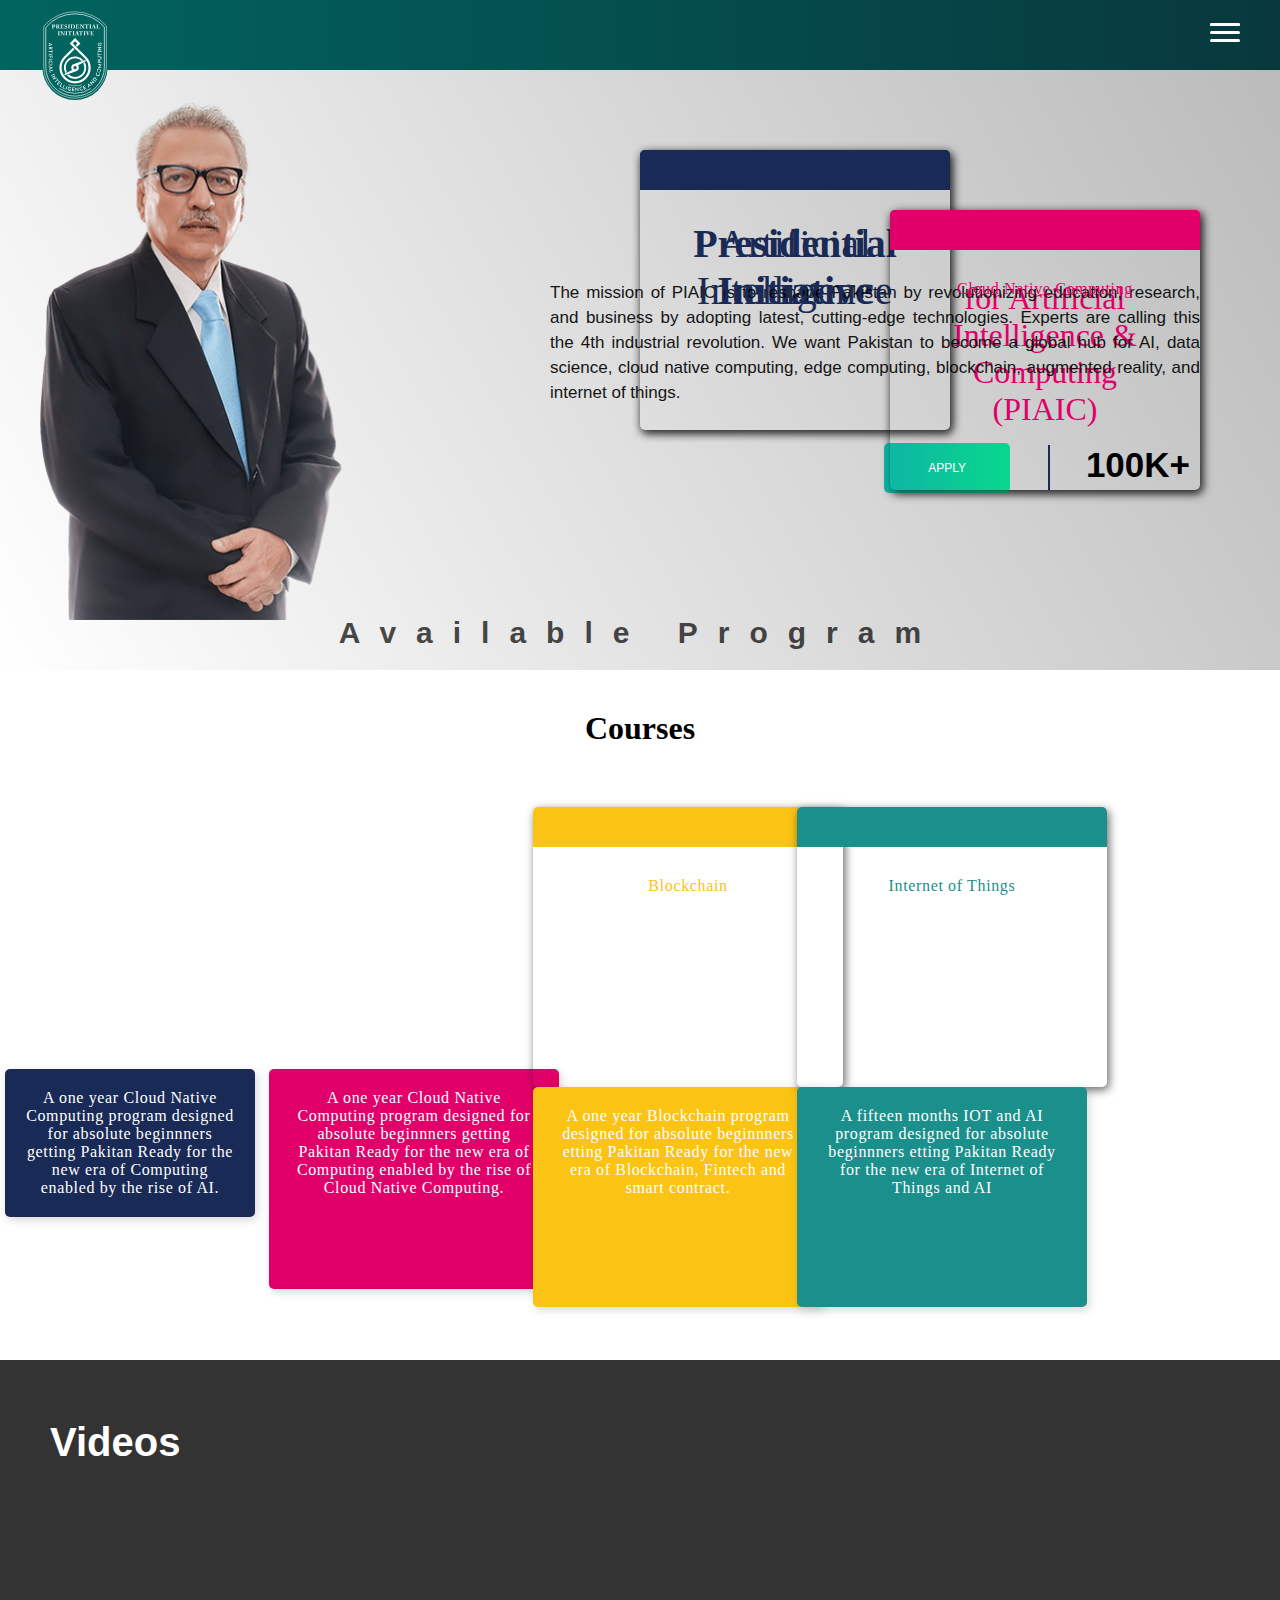
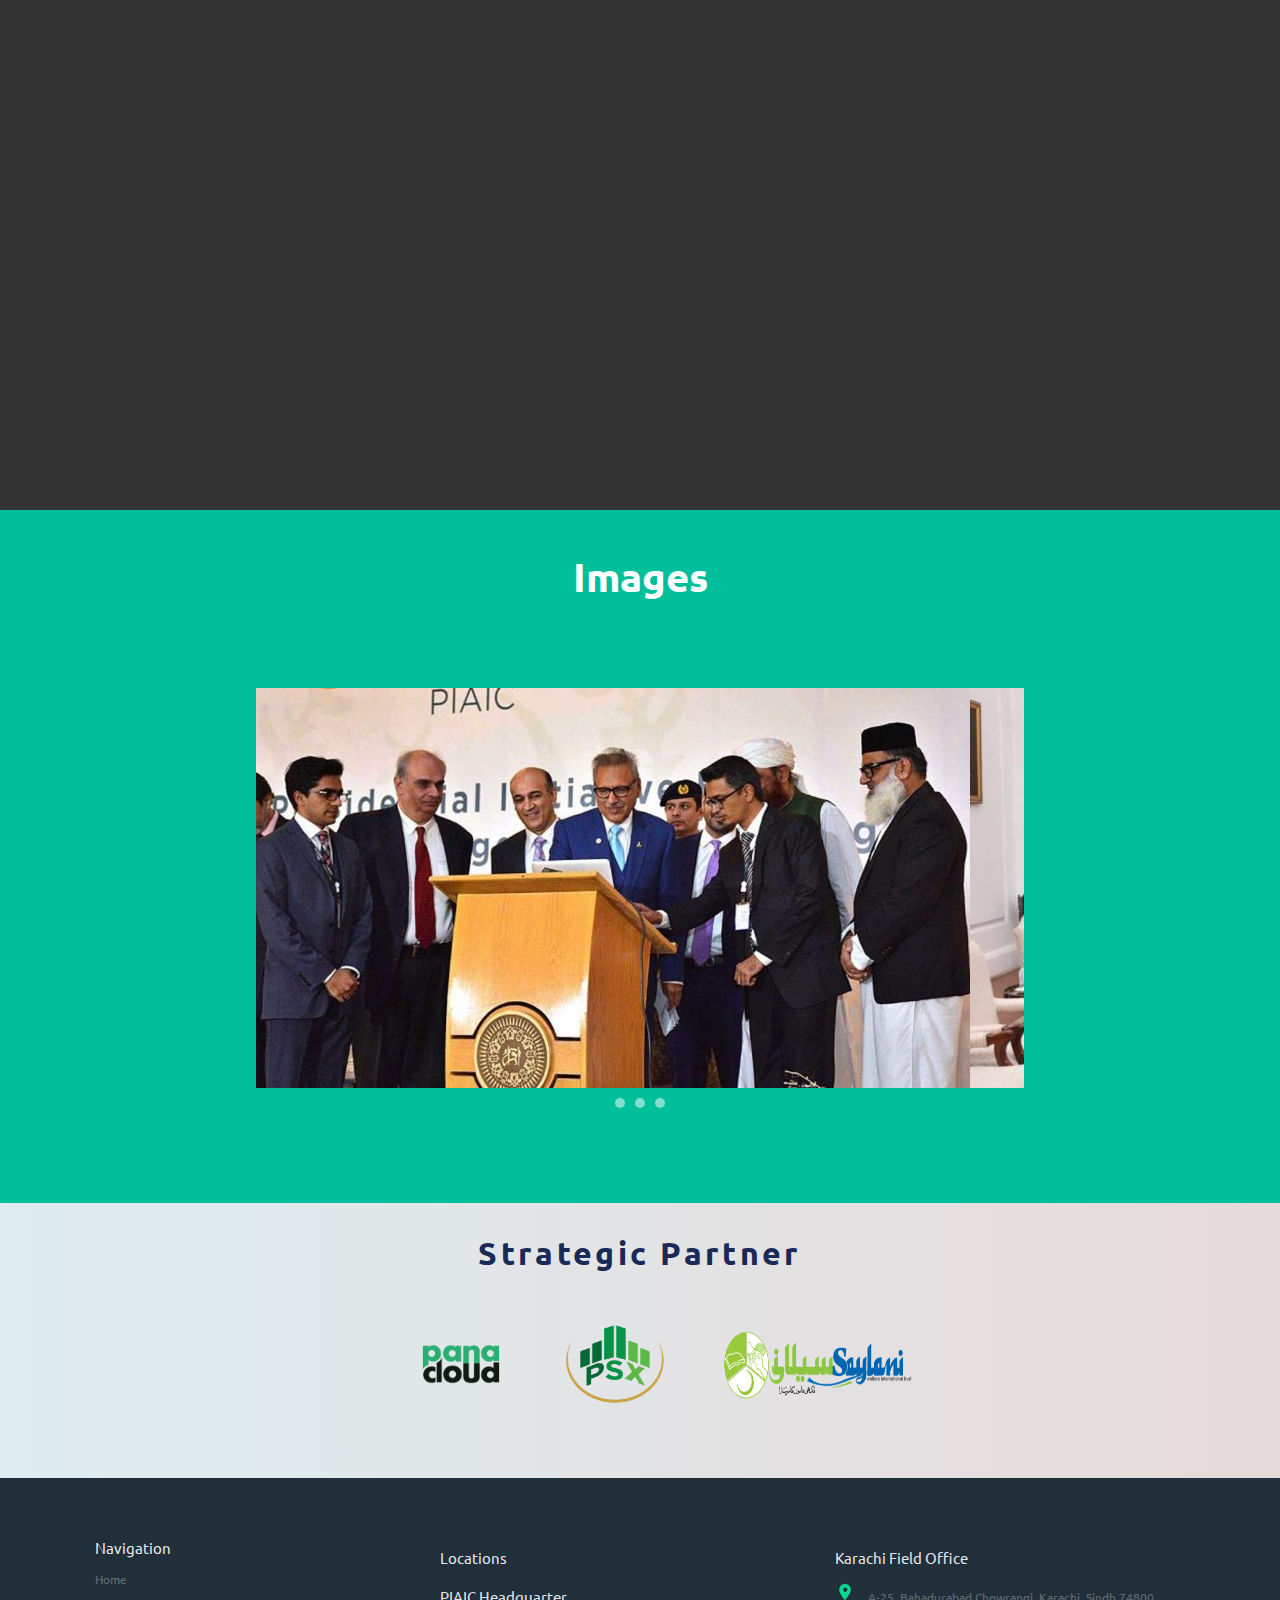
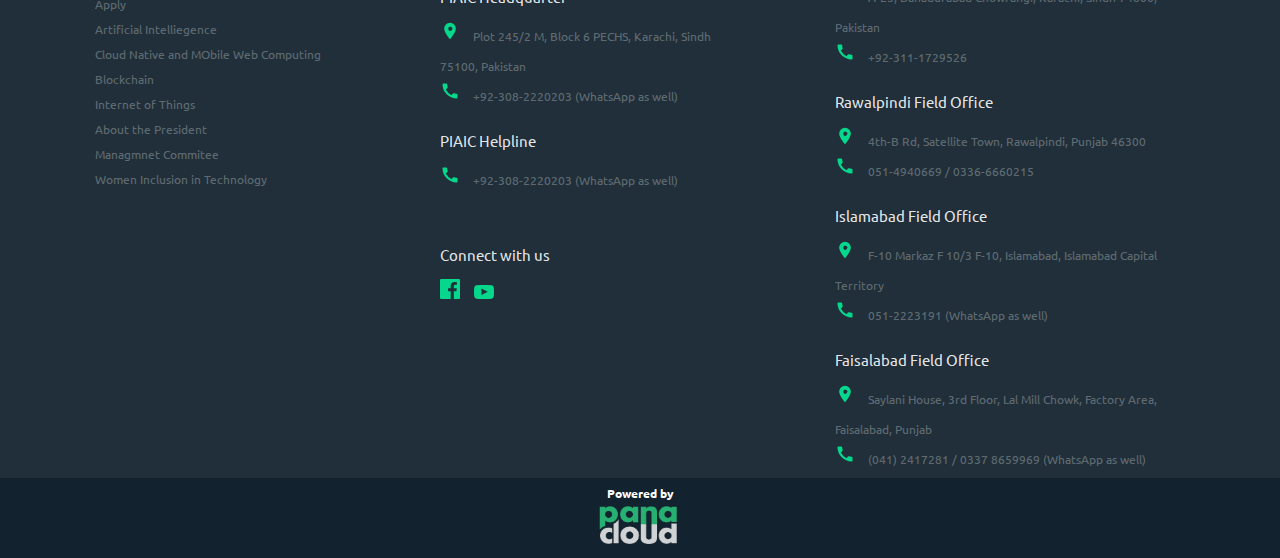
==== CSS/ch-14/index.html @ 76406d5e "Updated HTML and CSS Assignments" ====
<!DOCTYPE html>
<html lang="en">

<head>
	<title>PIAIC</title>
	<link rel="stylesheet" href="./index.css">
</head>

<body>
	<header>
		<img src="./pic1.svg" alt="PIAIC">
		<nav>
			<div>
				<div class="one"></div>
				<div class="two"></div>
				<div class="three"></div>
			</div>
		</nav>
	</header>
	<div class="container1">
		<img src="./pic2.png" alt="Presedent of Pakistan">
		<h1 class="heading1">Presidential Initiative</h1>
		<h1 class="heading2">for Artificial Intelligence & Computing (PIAIC)</h1>
		<p class="para">The mission of PIAIC is to reshape Pakistan by revolutionizing education, research, and business
			by adopting latest, cutting-edge technologies. Experts are calling this the 4th industrial revolution. We
			want Pakistan to become a global hub for AI, data science, cloud native computing, edge computing,
			blockchain, augmented reality, and internet of things.</p>
		<button class="submit" type="submit">APPLY</button>
		<span class="vrLine"></span>
		<span class="applicants"><b>100K+</b></span>
		<p class="avlbeProg"><b>Available Program</b></p>
	</div>
	<!-- <div class="Availprograms-boxes-cont container-fluid aos-init aos-animate">
		<div class="container p-0">
			<div class="row p-0">
				<div class="col-md-3 col-lg-3 avail-pro-con">
					<div class="new-program-box new-ai-box" id="aic">
						<div class="new-upper-bar new-ai-bar"></div><strong
							class="new-program-title new-ai-title">Artificial Intelligence</strong>
						<div class="new-hover-data new-ai-data"><strong>Artificial Intelligence</strong>
							<p>A ONE YEAR AI PROGRAM DESIGNED FOR ABSOLUTE BEGINNERS. GETTING PAKISTAN READY FOR THE
								NEW ERA OF COMPUTING ENABLED BY THE RISE OF AI.</p>
						</div>
					</div>
				</div>
				<div class="col-md-3 col-lg-3 avail-pro-con">
					<div class="new-program-box new-cn-box" id="cnc">
						<div class="new-upper-bar new-cn-bar"></div><strong class="new-program-title new-cn-title">Cloud
							Native and Mobile Web</strong>
						<div class="new-hover-data new-cn-data"><strong>Cloud Native and Mobile Web Computing
								Specialist</strong>
							<p>A ONE YEAR CLOUD COMPUTING PROGRAM DESIGNED FOR ABSOLUTE BEGINNERS. GETTING PAKISTAN
								READY FOR THE NEW ERA OF MICROSERVICES AND MULTI-CLOUD NATIVE COMPUTING.</p>
						</div>
					</div>
				</div>
				<div class="col-md-3 col-lg-3 avail-pro-con">
					<div class="new-program-box new-bc-box" id="bcc">
						<div class="new-upper-bar new-bc-bar"></div><strong
							class="new-program-title new-bc-title">Blockchain</strong>
						<div class="new-hover-data new-bc-data"><strong>Blockchain Specialist</strong>
							<p>A ONE YEAR BLOCKCHAIN PROGRAM DESIGNED FOR ABSOLUTE BEGINNERS GETTING PAKISTAN READY
								FOR THE NEW ERA OF BLOCKCHAIN, FINTECH AND SMART CONTRACTS </p>
						</div>
					</div>
				</div>
				<div class="col-md-3 col-lg-3 avail-pro-con">
					<div class="new-program-box new-iot-box" id="iot">
						<div class="new-upper-bar new-iot-bar"></div><strong
							class="new-program-title new-iot-title">Internet of Things and AI</strong>
						<div class="new-hover-data new-bc-data"><strong>Internet of Things and AI
								Specialist</strong>
							<p>A FIFTEEN MONTHS IOT AND AI PROGRAM DESIGNED FOR ABSOLUTE BEGINNERS GETTING PAKISTAN
								READY FOR THE NEW ERA OF INTERNET OF THINGS AND AI </p>
						</div>
					</div>
				</div>
			</div>
		</div>
	</div> -->
	<div class="box">
		<h1 class="mainheading">Courses</h1>
		<div class="mainbox">
			<div>
				<div class="heading1">Artificial Intelligence</div>
			</div>
			<div>
				<div class="box1">
					A one year Cloud Native Computing program designed for absolute beginnners
					getting Pakitan Ready for the new era of Computing enabled by the rise
					of AI.
				</div>
			</div>
		</div>
		<div class="mainbox">
			<div>
				<div class="heading2">Cloud Native Computing</div>
			</div>
			<div>
				<div class="box2">
					A one year Cloud Native Computing program designed for absolute beginnners
					getting Pakitan Ready for the new era of Computing enabled by the rise
					of Cloud Native Computing.
				</div>
			</div>
		</div>
		<div class="mainbox">
			<div>
				<div class="heading3">Blockchain</div>
			</div>
			<div>
				<div class="box3">
					A one year Blockchain program designed for absolute beginnners
					etting Pakitan Ready for the new era of Blockchain, Fintech and smart contract.
				</div>
			</div>
		</div>
		<div class="mainbox">
			<div>
				<div class="heading4">Internet of Things</div>
			</div>
			<div>
				<div class="box4">
					A fifteen months IOT and AI program designed for absolute beginnners
					etting Pakitan Ready for the new era of Internet of Things and AI
				</div>
			</div>
		</div>
	</div>
	<div class="videos">
		<h1><strong>Videos</strong></h1>
		<iframe class="frontVideo" src="https://www.youtube.com/embed/m4g0zd4E_bo" frameborder="0"
			allow="accelerometer; autoplay; clipboard-write; encrypted-media; gyroscope; picture-in-picture"
			allowfullscreen></iframe>
	</div>
	<div class="slideShow">
		<h1>Images</h1>
		<div class="imagesContainer">

			<div class="slider">
				<div class="images">
					<input type="radio" name="slide" id="img1" checked>
					<input type="radio" name="slide" id="img2">
					<input type="radio" name="slide" id="img3">

					<img src="./pic7.jpg" class="m1" alt="img1">
					<img src="./pic8.jpg" class="m2" alt="img2">
					<img src="./pic9.jpg" class="m3" alt="img3">
				</div>
				<div class="dots">
					<label for="img1"></label>
					<label for="img2"></label>
					<label for="img3"></label>
				</div>
			</div>
		</div>
	</div>
	<div class="partner">
		<h1>Strategic Partner</h1>
		<div class="partnerImage">
			<img class="img4" src="./pic3.svg" alt="PANACLOUD">
			<img class="img5" src="./pic4.png" alt="PAKISTAN STOCK EXCHANGE">
			<img class="img6" src="./pic5.png" alt="SAYLANI">
		</div>
	</div>
	<div class="footer">
		<div class="div1">
			<p>Navigation</p>
			<ul>
				<li>Home</li>
				<li>Apply</li>
				<li>Artificial Intelliegence</li>
				<li>Cloud Native and MObile Web Computing</li>
				<li>Blockchain</li>
				<li>Internet of Things</li>
				<li>About the President</li>
				<li>Managmnet Commitee</li>
				<li>Women Inclusion in Technology</li>
			</ul>
		</div>
		<div class="div2">
			<p>Locations</p>
			<p>PIAIC Headquarter</p>
			<ul>
				<li>
					<span>
						<img src="./pic10.svg" style="width: 20px; margin-right: 10px;">
						Plot 245/2 M, Block 6 PECHS, Karachi, Sindh 75100, Pakistan
					</span>
				</li>
				<li>
					<span>
						<img src="./pic11.svg" style="width: 20px; margin-right: 10px;">
						+92-308-2220203 (WhatsApp as well)
					</span>
				</li>
			</ul>
			<p>PIAIC Helpline</p>
			<ul>
				<li>
					<span>
						<img src="./pic11.svg" style="width: 20px; margin-right: 10px;">
						+92-308-2220203 (WhatsApp as well)
					</span>
				</li>
			</ul>
			<p class="conect">Connect with us</p>
			<span><img src="./pic12.svg" style="width: 20px; margin-top: 10p; margin-right: 10px;"></span>
			<span><img src="./pic13.svg" style="width: 20px; margin-top: 10p; margin-right: 10px;"></span>
		</div>
		<div class="div3">
			<p>Karachi Field Office</p>
			<ul>
				<li>
					<span>
						<img src="./pic10.svg" style="width: 20px; margin-right: 10px;">
						A-25, Bahadurabad Chowrangi, Karachi, Sindh 74800, Pakistan
					</span>
				</li>
				<li>
					<span>
						<img src="./pic11.svg" style="width: 20px; margin-right: 10px;">
						+92-311-1729526
					</span>
				</li>
			</ul>
			<p>Rawalpindi Field Office</p>
			<ul>
				<li>
					<span>
						<img src="./pic10.svg" style="width: 20px; margin-right: 10px;">
						4th-B Rd, Satellite Town, Rawalpindi, Punjab 46300
					</span>
				</li>
				<li>
					<span>
						<img src="./pic11.svg" style="width: 20px; margin-right: 10px;">
						051-4940669 / 0336-6660215
					</span>
				</li>
			</ul>
			<p>Islamabad Field Office</p>
			<ul>
				<li>
					<span>
						<img src="./pic10.svg" style="width: 20px; margin-right: 10px;">
						F-10 Markaz F 10/3 F-10, Islamabad, Islamabad Capital Territory
					</span>
				</li>
				<li>
					<span>
						<img src="./pic11.svg" style="width: 20px; margin-right: 10px;">
						051-2223191 (WhatsApp as well)
					</span>
				</li>
			</ul>
			<p>Faisalabad Field Office</p>
			<ul>
				<li>
					<span>
						<img src="./pic10.svg" style="width: 20px; margin-right: 10px;">
						Saylani House, 3rd Floor, Lal Mill Chowk, Factory Area, Faisalabad, Punjab
					</span>
				</li>
				<li>
					<span>
						<img src="./pic11.svg" style="width: 20px; margin-right: 10px;">
						(041) 2417281 / 0337 8659969 (WhatsApp as well)
					</span>
				</li>
			</ul>
		</div>
	</div>
	<footer>
		<p><b>Powered by</b></p>
		<img class="img14" src="./pic14.png">
	</footer>
</body>

</html>
---- CSS/ch-14/index.css ----
@import url('https://fonts.googleapis.com/css2?family=Ubuntu&display=swap');
* {
    margin: 0;
    padding: 0;
}

header {
    width: 100%;
    height: 70px;
    background-image: linear-gradient(270deg, #08383d, #01645f);
}

header img {
    width: 90px;
    height: 90px;
    position: absolute;
    top: 10px;
    left: 30px;
}

nav {
    position: absolute;
    top: 10px;
    right: 30px;
    margin: 0 auto;
    padding: 8px 10px;
}

nav div {
    height: 3px;
    background: #fff;
    margin: 5px 0px 5px 0px;
    border-radius: 30px;
}

.one {
    width: 30px;
    height: 3px;
    border-radius: 30px;
}

.two {
    width: 30px;
    height: 3px;
    border-radius: 30px;
}

.three {
    width: 30px;
    height: 3px;
    border-radius: 30px;
}

.container1 {
    background-image: linear-gradient(240deg, #bbbbbb, #ffffff);
    width: 100%;
    height: 600px;
}

.container1 img {
    position: absolute;
    top: 100px;
    left: 40px;
}

.heading1 {
    position: absolute;
    top: 150px;
    right: 330px;
    font-family: sans-serif;
    font-size: 40px;
}

.heading2 {
    margin-top: 40px;
    position: absolute;
    top: 170px;
    right: 80px;
    width: 650px;
    font-weight: 10;
    font-family: sans-serif;
}

.para {
    position: absolute;
    top: 280px;
    right: 80px;
    width: 650px;
    font-family: sans-serif;
    line-height: 25px;
    font-size: 17px;
    opacity: 0.9;
    text-align: justify;
    letter-spacing: 0px;
}

.submit {
    position: absolute;
    height: 50px;
    top: 450px;
    right: 270px;
    border: none;
    outline-style: none;
    margin-top: -7px;
    color: #fff;
    padding: 11px 44px;
    font-size: 12px;
    border-radius: 5px;
    background-image: -webkit-linear-gradient(right, #08d88d, #0eb5a3);
    background-image: linear-gradient(270deg, #08d88d, #0eb5a3);
}

.vrLine {
    position: absolute;
    top: 445px;
    right: 230px;
    width: 2px;
    height: 45px;
    background-color: #192a56;
}

.applicants {
    font-family: sans-serif;
    position: absolute;
    top: 445px;
    right: 90px;
    font-size: 35px;
}

.avlbeProg {
    text-align: center;
    opacity: 0.7;
    font-size: 30px;
    position: absolute;
    right: 25%;
    left: 25%;
    bottom: 250px;
    font-family: sans-serif;
    letter-spacing: 20px;
    font-weight: 700;
}

.box{
    width: 100%;
    max-height: 300px;
    margin-top: 40px;
}

.mainheading{
    text-align: center;
    font-size: 200%;
    font-family: cursive;
}

.heading1{
    text-align: center;
    font-family: cursive;
    border-top: 40px solid #192a56;
    color: #192a56;
    padding: 30px;
    border-radius: 5px;
    box-shadow: 2px 3px 10px 0 rgba(0,0,0,.6);
    width: 250px;
    height: 180px;
}

.heading2{
    text-align: center;
    font-family: cursive;
    border-top: 40px solid #E1006A;
    color: #E1006A;
    padding: 30px;
    border-radius: 5px;
    box-shadow: 2px 3px 10px 0 rgba(0,0,0,.6);
    width: 250px;
    height: 180px;
}

.heading3{
    text-align: center;
    font-family: cursive;
    border-top: 40px solid #FBC314;
    color:  #FBC314;
    padding: 30px;
    border-radius: 5px;
    box-shadow: 2px 3px 10px 0 rgba(0,0,0,.6);
    width: 250px;
    height: 180px;
}

.heading4{
    text-align: center;
    font-family: cursive;
    border-top: 40px solid #1B8F8B;
    color: #1B8F8B;
    padding: 30px;
    border-radius: 5px;
    box-shadow: 2px 3px 10px 0 rgba(0,0,0,.6);
    width: 250px;
    height: 180px;
}
.mainbox{
    display: inline-block;
    text-align: center;
    margin: 5px;
    letter-spacing: 0.04em;
    width: 250px;
    height: 400px; 
    margin-top: 60px;
}

.box1{ 
    text-align: center;
    color: white;
    background-color: #192a56;
    padding: 20px;
    border-radius: 5px;
    box-shadow: 2px 3px 10px 0 rgba(0,0,0,.16);
}

.box2{ 
    text-align: center;
    color: white;
    background-color: #E1006A;
    padding: 20px;
    border-radius: 5px;
    width: 250px;
    height: 180px;
    box-shadow: 2px 3px 10px 0 rgba(0,0,0,.16);
}

.box3{ 
    text-align: center;
    color: white;
    background-color: #FBC314;
    padding: 20px;
    border-radius: 5px;
    width: 250px;
    height: 180px;
    box-shadow: 2px 3px 10px 0 rgba(0,0,0,.16);
}

.box4{ 
    text-align: center;
    color: white;
    background-color:  #1B8F8B;
    padding: 20px;
    border-radius: 5px;
    width: 250px;
    height: 180px;
    box-shadow: 2px 3px 10px 0 rgba(0,0,0,.16);
}

.partner {
    margin-top: -50px;
    background-image: linear-gradient(270deg, #e6dada, #dfedf0);
    padding-bottom: 70px;
}

.partner h1 {
    letter-spacing: 3.3px;
    color: #192a56;
    font-family: 'Ubuntu', sans-serif;
    text-align: center;
    padding-top: 30px;
    font-weight: bolder;
    margin-top: 50px;
}

.partnerImage {
    margin-top: 50px;
    text-align: center;
}

.img4 {
    margin-left: 50px;
    width: 100px;
    height: 80px;
}

.img5 {
    margin-left: 50px;
    width: 100px;
    height: 80px;
}

.img6 {
    margin-left: 50px;
    width: 200px;
    height: 80px;
}

.videos {
    width: 100%;
    height: 750px;
    margin-top: 350px;
    background-color: rgba(0, 0, 0, .8);
}

.videos h1 {
    display: block;
    font-size: 40px;
    margin-inline-start: 50px;
    margin-inline-end: 0px;
    font-weight: bold;
    color: white;
    padding-top: 60px;
    font-family: sans-serif;
    font-weight: bolder !important;
}

.frontVideo {
    width: 800px;
    height: 500px;
    padding-top: 30px;
    position: absolute;
    float: left;
    left: 50px;
}

.slideShow {
    background: #00bf9a;
}

.imagesContainer {
    height: 600px;
    display: flex;
    justify-content: center;
    align-items: center;
}

.slideShow h1 {
    padding-top: 40px;
    text-align: center;
    font-size: 40px;
    font-family: 'Ubuntu', sans-serif;
    color: white;
}

.slider {
    position: relative;
    width: 60%;
    overflow: hidden;
}

.images {
    display: flex;
    width: 100%;
}

.images img {
    height: 400px;
    width: 100%;
    transition: all 0.15s ease;
}

.images input {
    display: none;
}

.dots {
    display: flex;
    justify-content: center;
    margin: 5px;
}

.dots label {
    height: 10px;
    width: 10px;
    border-radius: 50%;
    background-color: rgba(255, 255, 255, 0.5);
    cursor: pointer;
    transition: all 0.15s ease;
    margin: 5px;
}

.dots label:hover {
    background: #fff;
}

#img1:checked~.m1 {
    margin-left: 0;
}

#img2:checked~.m2 {
    margin-left: -100%;
}

#img3:checked~.m3 {
    margin-left: -200%;
}

#img4:checked~.m4 {
    margin-left: -300%;
}

.footer {
    background: #202f39;
    width: 100%;
    height: 600px;
    bottom: 0px;
    display: flex;
    flex-direction: row;
    justify-content: space-evenly;
    color: white;
}

.div1 {
    padding-top: 50px;
}

.div2 {
    padding-top: 50px;
}

.div3 {
    padding-top: 50px;
}

.div1 p {
    margin: 10px 0;
    font-size: 15px;
    font-family: 'Ubuntu', sans-serif;
    color: hsla(0, 0%, 100%, 0.9);
}

.div1 li {
    width: 250px;
    list-style-type: none;
    text-align: left;
    line-height: 25px;
    font-size: 12px;
    font-family: 'Ubuntu', sans-serif;
    color: hsla(0, 0%, 100%, 0.3);
}

.div2 p {
    margin-bottom: 15px;
    margin-top: 20px;
    font-family: 'Ubuntu', sans-serif;
    font-size: 15px;
    color: hsla(0, 0%, 100%, 0.9);
}

.div2 li {
    width: 300px;
    list-style-type: none;
    text-align: left;
    line-height: 30px;
    font-size: 12px;
    font-family: 'Ubuntu', sans-serif;
    color: hsla(0, 0%, 100%, 0.3);
}

.div3 p {
    margin-bottom: 15px;
    margin-top: 20px;
    font-family: 'Ubuntu', sans-serif;
    font-size: 15px;
    color: hsla(0, 0%, 100%, 0.9);
}

.div3 li {
    width: 350px;
    list-style-type: none;
    text-align: left;
    line-height: 30px;
    font-size: 12px;
    font-family: 'Ubuntu', sans-serif;
    color: hsla(0, 0%, 100%, 0.3);
}

.conect {
    padding-top: 30px;
}

footer {
    width: 100%;
    height: 80px;
    background-color: #12232f;
    font-size: 12px;
    display: flex;
    flex-direction: column;
    justify-content: center;
    align-items: center;
    font-family: 'Ubuntu';
    color: white;
}

.img14 {
    width: 90px;
    height: 50px;
}
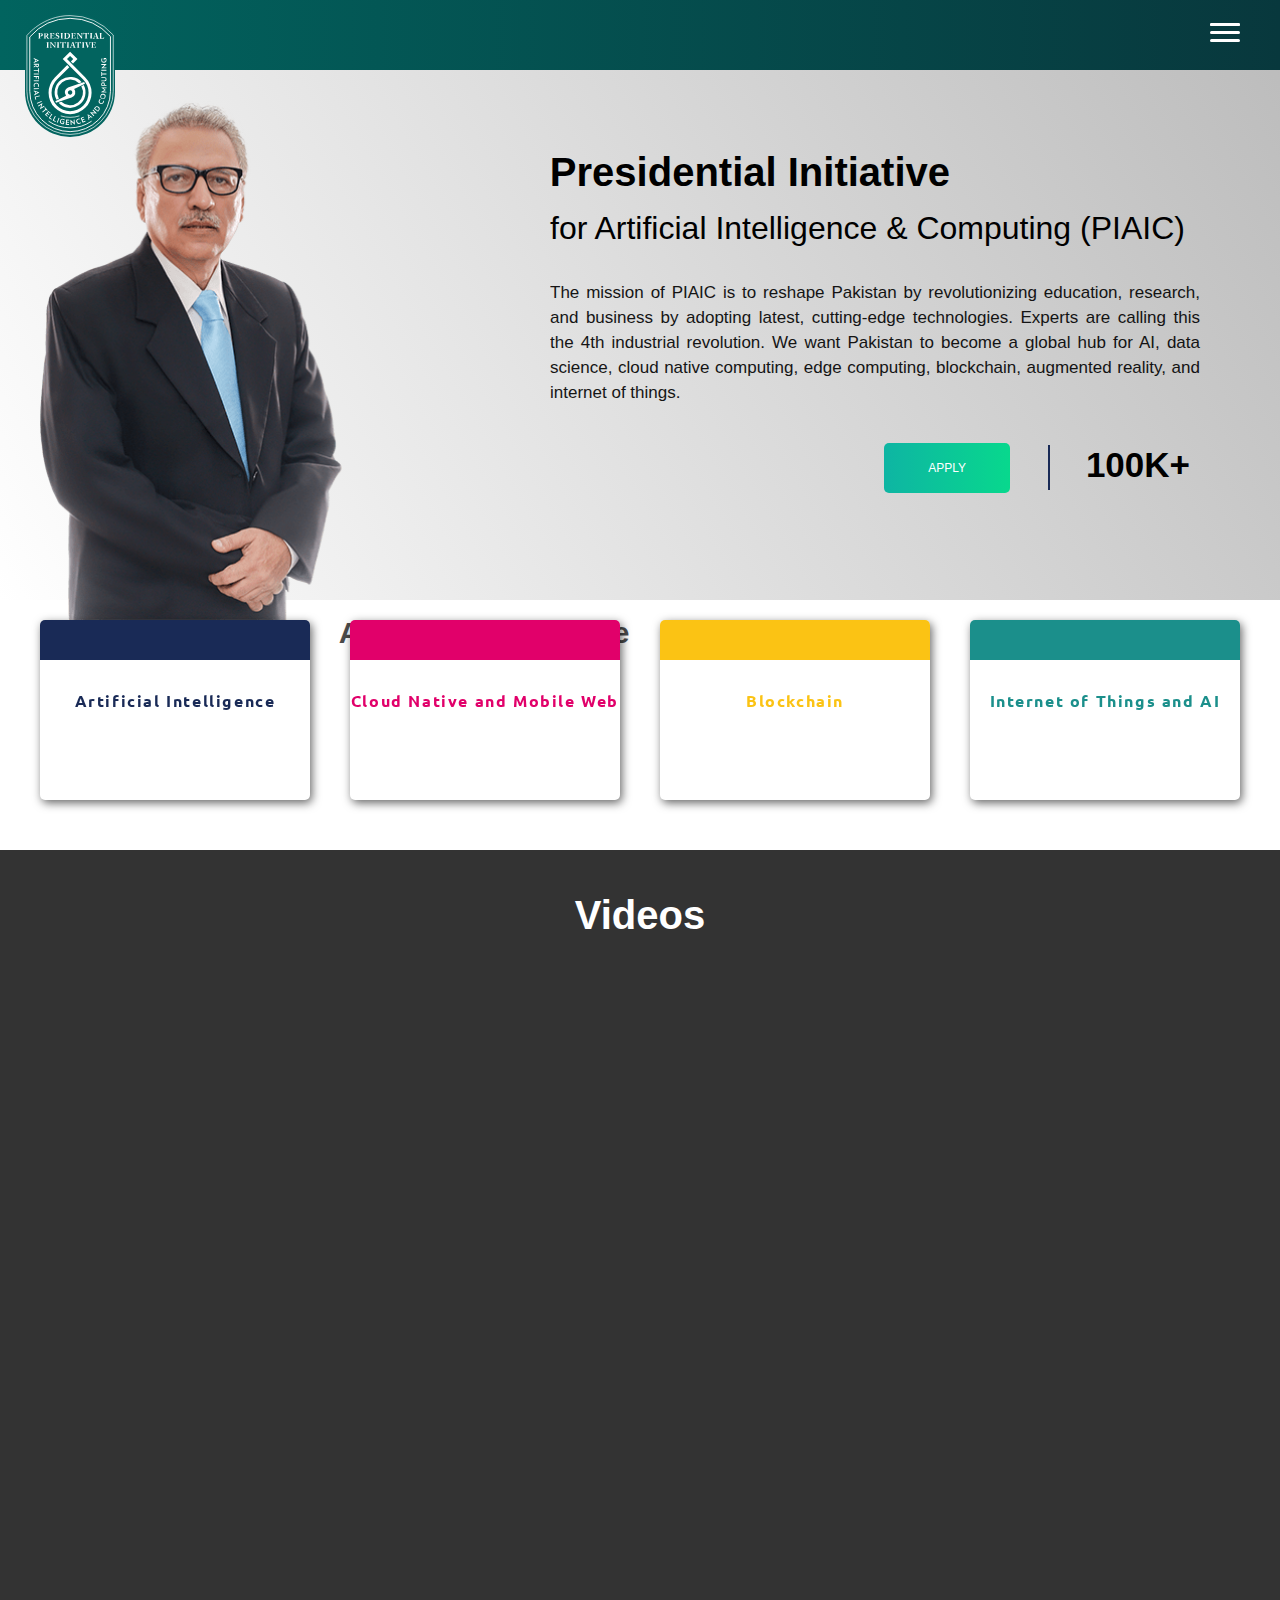
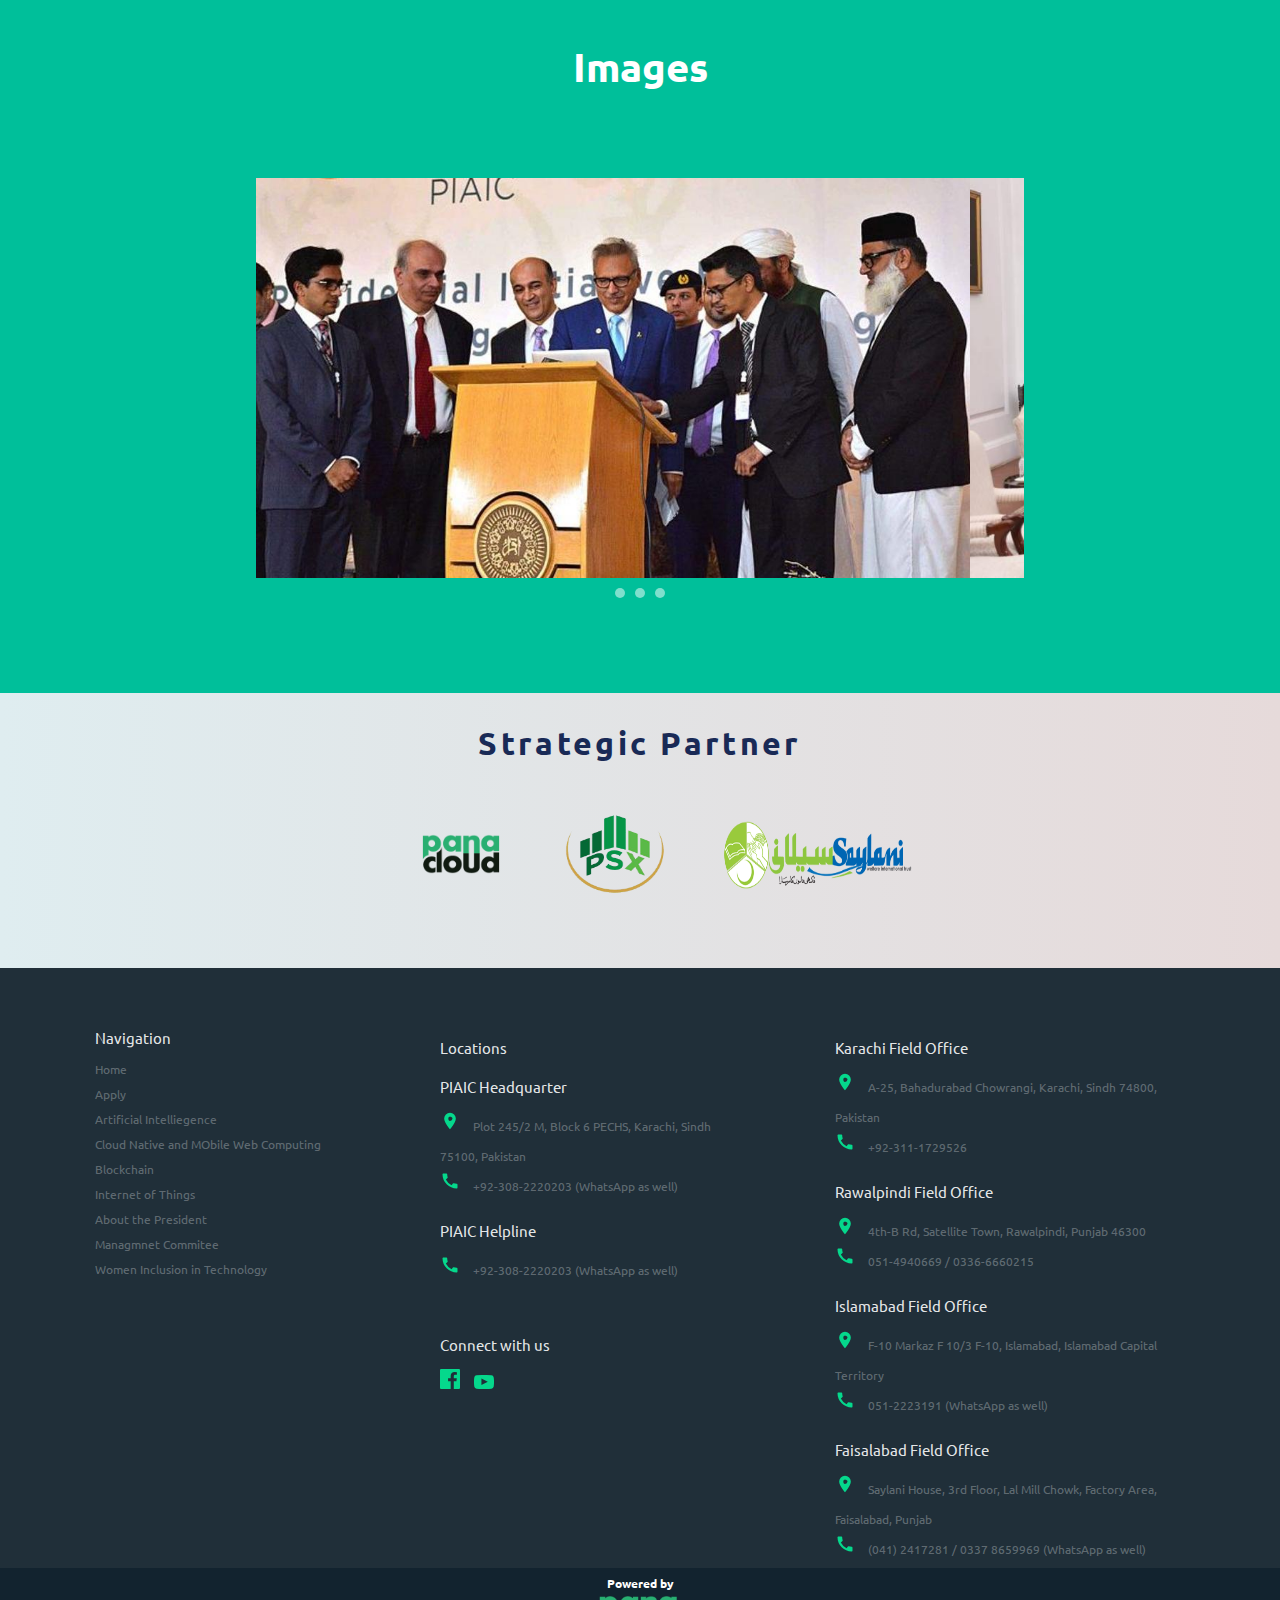
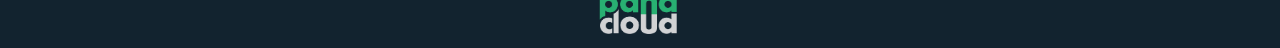
==== commit d067e840: "done HTML and CSS Assignment" ====
--- a/CSS/ch-14/index.html
+++ b/CSS/ch-14/index.html
@@ -30,99 +30,50 @@
 		<span class="applicants"><b>100K+</b></span>
 		<p class="avlbeProg"><b>Available Program</b></p>
 	</div>
-	<!-- <div class="Availprograms-boxes-cont container-fluid aos-init aos-animate">
-		<div class="container p-0">
-			<div class="row p-0">
-				<div class="col-md-3 col-lg-3 avail-pro-con">
-					<div class="new-program-box new-ai-box" id="aic">
-						<div class="new-upper-bar new-ai-bar"></div><strong
-							class="new-program-title new-ai-title">Artificial Intelligence</strong>
-						<div class="new-hover-data new-ai-data"><strong>Artificial Intelligence</strong>
-							<p>A ONE YEAR AI PROGRAM DESIGNED FOR ABSOLUTE BEGINNERS. GETTING PAKISTAN READY FOR THE
-								NEW ERA OF COMPUTING ENABLED BY THE RISE OF AI.</p>
-						</div>
-					</div>
-				</div>
-				<div class="col-md-3 col-lg-3 avail-pro-con">
-					<div class="new-program-box new-cn-box" id="cnc">
-						<div class="new-upper-bar new-cn-bar"></div><strong class="new-program-title new-cn-title">Cloud
-							Native and Mobile Web</strong>
-						<div class="new-hover-data new-cn-data"><strong>Cloud Native and Mobile Web Computing
-								Specialist</strong>
-							<p>A ONE YEAR CLOUD COMPUTING PROGRAM DESIGNED FOR ABSOLUTE BEGINNERS. GETTING PAKISTAN
-								READY FOR THE NEW ERA OF MICROSERVICES AND MULTI-CLOUD NATIVE COMPUTING.</p>
-						</div>
-					</div>
-				</div>
-				<div class="col-md-3 col-lg-3 avail-pro-con">
-					<div class="new-program-box new-bc-box" id="bcc">
-						<div class="new-upper-bar new-bc-bar"></div><strong
-							class="new-program-title new-bc-title">Blockchain</strong>
-						<div class="new-hover-data new-bc-data"><strong>Blockchain Specialist</strong>
-							<p>A ONE YEAR BLOCKCHAIN PROGRAM DESIGNED FOR ABSOLUTE BEGINNERS GETTING PAKISTAN READY
-								FOR THE NEW ERA OF BLOCKCHAIN, FINTECH AND SMART CONTRACTS </p>
-						</div>
-					</div>
-				</div>
-				<div class="col-md-3 col-lg-3 avail-pro-con">
-					<div class="new-program-box new-iot-box" id="iot">
-						<div class="new-upper-bar new-iot-bar"></div><strong
-							class="new-program-title new-iot-title">Internet of Things and AI</strong>
-						<div class="new-hover-data new-bc-data"><strong>Internet of Things and AI
-								Specialist</strong>
-							<p>A FIFTEEN MONTHS IOT AND AI PROGRAM DESIGNED FOR ABSOLUTE BEGINNERS GETTING PAKISTAN
-								READY FOR THE NEW ERA OF INTERNET OF THINGS AND AI </p>
-						</div>
-					</div>
-				</div>
-			</div>
-		</div>
-	</div> -->
-	<div class="box">
-		<h1 class="mainheading">Courses</h1>
-		<div class="mainbox">
-			<div>
-				<div class="heading1">Artificial Intelligence</div>
-			</div>
-			<div>
-				<div class="box1">
-					A one year Cloud Native Computing program designed for absolute beginnners
-					getting Pakitan Ready for the new era of Computing enabled by the rise
-					of AI.
-				</div>
-			</div>
-		</div>
-		<div class="mainbox">
-			<div>
-				<div class="heading2">Cloud Native Computing</div>
-			</div>
-			<div>
-				<div class="box2">
-					A one year Cloud Native Computing program designed for absolute beginnners
-					getting Pakitan Ready for the new era of Computing enabled by the rise
-					of Cloud Native Computing.
-				</div>
-			</div>
-		</div>
-		<div class="mainbox">
-			<div>
-				<div class="heading3">Blockchain</div>
-			</div>
-			<div>
-				<div class="box3">
-					A one year Blockchain program designed for absolute beginnners
-					etting Pakitan Ready for the new era of Blockchain, Fintech and smart contract.
-				</div>
-			</div>
-		</div>
-		<div class="mainbox">
-			<div>
-				<div class="heading4">Internet of Things</div>
-			</div>
-			<div>
-				<div class="box4">
-					A fifteen months IOT and AI program designed for absolute beginnners
-					etting Pakitan Ready for the new era of Internet of Things and AI
+
+	<div class="wrap">
+		<div class="flipBox">
+			<div class="flipBoxInner">
+				<div class="flipBoxFront front1">
+					Artificial Intelligence
+				</div>
+				<div class="flipBoxBack back1">
+					A ONE YEAR AI PROGRAM DESIGNED FOR ABSOLUTE BEGINNERS.
+					GETTING PAKISTAN READY FOR THE NEW ERA OF COMPUTING ENABLED BY THE RISE OF AI.
+				</div>
+			</div>
+		</div>
+		<div class="flipBox">
+			<div class="flipBoxInner">
+				<div class="flipBoxFront front2">
+					Cloud Native and Mobile Web
+				</div>
+				<div class="flipBoxBack back2">
+					A ONE YEAR CLOUD COMPUTING PROGRAM DESIGNED FOR ABSOLUTE BEGINNERS.
+					GETTING PAKISTAN READY FOR THE NEW ERA OF MICROSERVICES AND MULTI-CLOUD NATIVE COMPUTING.
+				</div>
+			</div>
+		</div>
+		<div class="flipBox">
+			<div class="flipBoxInner">
+				<div class="flipBoxFront front3">
+					Blockchain
+				</div>
+				<div class="flipBoxBack back3">
+					A ONE YEAR BLOCKCHAIN PROGRAM DESIGNED FOR ABSOLUTE BEGINNERS GETTING PAKISTAN READY FOR THE NEW ERA
+					OF BLOCKCHAIN, FINTECH AND SMART CONTRACTS
+
+				</div>
+			</div>
+		</div>
+		<div class="flipBox">
+			<div class="flipBoxInner">
+				<div class="flipBoxFront front4">
+					Internet of Things and AI
+				</div>
+				<div class="flipBoxBack back4">
+					A FIFTEEN MONTHS IOT AND AI PROGRAM DESIGNED FOR ABSOLUTE BEGINNERS GETTING PAKISTAN READY FOR THE
+					NEW ERA OF INTERNET OF THINGS AND AI
 				</div>
 			</div>
 		</div>
@@ -133,6 +84,7 @@
 			allow="accelerometer; autoplay; clipboard-write; encrypted-media; gyroscope; picture-in-picture"
 			allowfullscreen></iframe>
 	</div>
+
 	<div class="slideShow">
 		<h1>Images</h1>
 		<div class="imagesContainer">
--- a/CSS/ch-14/index.css
+++ b/CSS/ch-14/index.css
@@ -2,20 +2,23 @@
 * {
     margin: 0;
     padding: 0;
+    box-sizing: border-box;
 }
 
 header {
     width: 100%;
     height: 70px;
     background-image: linear-gradient(270deg, #08383d, #01645f);
+    position: fixed;
+    z-index: 1;
 }
 
 header img {
     width: 90px;
-    height: 90px;
+    height: 130px;
     position: absolute;
     top: 10px;
-    left: 30px;
+    left: 25px
 }
 
 nav {
@@ -140,115 +143,144 @@
     font-weight: 700;
 }
 
-.box{
-    width: 100%;
-    max-height: 300px;
-    margin-top: 40px;
-}
-
-.mainheading{
-    text-align: center;
-    font-size: 200%;
-    font-family: cursive;
-}
-
-.heading1{
-    text-align: center;
-    font-family: cursive;
+.wrap {
+    margin-top: 20px;
+    display: flex;
+    justify-content: space-evenly;
+    align-items: center;
+    flex-wrap: wrap;
+}
+
+.flipBox {
+    width: 270px;
+    height: 180px;
+    perspective: 1000px;
+}
+
+.flipBoxInner {
+    position: relative;
+    width: 100%;
+    height: 100%;
+    transition: 300ms;
+    transform-style: preserve-3d;
+}
+
+.flipBoxFront, .flipBoxBack {
+    position: absolute;
+    width: 100%;
+    height: 100%;
+    backface-visibility: hidden;
+}
+
+.flipBoxBack {
+    box-sizing: border-box;
+    transform: rotateY(180deg);
+}
+
+.flipBox:hover .flipBoxInner {
+    transform: rotateY(180deg);
+}
+
+.front1 {
+    letter-spacing: 0.1em;
+    font-weight: bold;
+    font-family: 'Ubuntu', sans-serif;
+    text-align: center;
     border-top: 40px solid #192a56;
     color: #192a56;
-    padding: 30px;
-    border-radius: 5px;
-    box-shadow: 2px 3px 10px 0 rgba(0,0,0,.6);
-    width: 250px;
-    height: 180px;
-}
-
-.heading2{
-    text-align: center;
-    font-family: cursive;
+    padding-top: 30px;
+    border-radius: 5px;
+    box-shadow: 2px 3px 10px 0 rgba(0, 0, 0, .16);
+}
+
+.front2 {
+    letter-spacing: 0.1em;
+    font-weight: bold;
+    font-family: 'Ubuntu', sans-serif;
+    text-align: center;
     border-top: 40px solid #E1006A;
     color: #E1006A;
-    padding: 30px;
-    border-radius: 5px;
-    box-shadow: 2px 3px 10px 0 rgba(0,0,0,.6);
-    width: 250px;
-    height: 180px;
-}
-
-.heading3{
-    text-align: center;
-    font-family: cursive;
+    padding-top: 30px;
+    border-radius: 5px;
+    box-shadow: 2px 3px 10px 0 rgba(0, 0, 0, .16);
+}
+
+.front3 {
+    letter-spacing: 0.1em;
+    font-weight: bold;
+    font-family: 'Ubuntu', sans-serif;
+    text-align: center;
     border-top: 40px solid #FBC314;
-    color:  #FBC314;
-    padding: 30px;
-    border-radius: 5px;
-    box-shadow: 2px 3px 10px 0 rgba(0,0,0,.6);
-    width: 250px;
-    height: 180px;
-}
-
-.heading4{
-    text-align: center;
-    font-family: cursive;
+    color: #FBC314;
+    padding-top: 30px;
+    border-radius: 5px;
+    box-shadow: 2px 3px 10px 0 rgba(0, 0, 0, .16);
+}
+
+.front4 {
+    letter-spacing: 0.1em;
+    font-weight: bold;
+    font-family: 'Ubuntu', sans-serif;
+    text-align: center;
     border-top: 40px solid #1B8F8B;
     color: #1B8F8B;
-    padding: 30px;
-    border-radius: 5px;
-    box-shadow: 2px 3px 10px 0 rgba(0,0,0,.6);
+    padding-top: 30px;
+    border-radius: 5px;
+    box-shadow: 2px 3px 10px 0 rgba(0, 0, 0, .16);
+}
+
+.back1 {
+    letter-spacing: 0.1em;
+    font-size: 12px;
+    font-family: 'Ubuntu', sans-serif;
+    text-align: left;
+    color: white;
+    background-color: #192a56;
+    padding: 60px 20px 20px 20px;
+    border-radius: 5px;
+    box-shadow: 2px 3px 10px 0 rgba(0, 0, 0, .16);
+}
+
+.back2 {
+    letter-spacing: 0.1em;
+    font-size: 12px;
+    font-family: 'Ubuntu', sans-serif;
+    text-align: left;
+    color: white;
+    background-color: #E1006A;
+    padding: 60px 20px 20px 20px;
+    border-radius: 5px;
     width: 250px;
     height: 180px;
-}
-.mainbox{
-    display: inline-block;
-    text-align: center;
-    margin: 5px;
-    letter-spacing: 0.04em;
+    box-shadow: 2px 3px 10px 0 rgba(0, 0, 0, .16);
+}
+
+.back3 {
+    letter-spacing: 0.1em;
+    font-size: 12px;
+    font-family: 'Ubuntu', sans-serif;
+    text-align: left;
+    color: white;
+    background-color: #FBC314;
+    padding: 60px 20px 20px 20px;
+    border-radius: 5px;
     width: 250px;
-    height: 400px; 
-    margin-top: 60px;
-}
-
-.box1{ 
-    text-align: center;
-    color: white;
-    background-color: #192a56;
-    padding: 20px;
-    border-radius: 5px;
-    box-shadow: 2px 3px 10px 0 rgba(0,0,0,.16);
-}
-
-.box2{ 
-    text-align: center;
-    color: white;
-    background-color: #E1006A;
-    padding: 20px;
+    height: 180px;
+    box-shadow: 2px 3px 10px 0 rgba(0, 0, 0, .16);
+}
+
+.back4 {
+    letter-spacing: 0.1em;
+    font-size: 12px;
+    font-family: 'Ubuntu', sans-serif;
+    text-align: left;
+    color: white;
+    background-color: #1B8F8B;
+    padding: 60px 20px 20px 20px;
     border-radius: 5px;
     width: 250px;
     height: 180px;
-    box-shadow: 2px 3px 10px 0 rgba(0,0,0,.16);
-}
-
-.box3{ 
-    text-align: center;
-    color: white;
-    background-color: #FBC314;
-    padding: 20px;
-    border-radius: 5px;
-    width: 250px;
-    height: 180px;
-    box-shadow: 2px 3px 10px 0 rgba(0,0,0,.16);
-}
-
-.box4{ 
-    text-align: center;
-    color: white;
-    background-color:  #1B8F8B;
-    padding: 20px;
-    border-radius: 5px;
-    width: 250px;
-    height: 180px;
-    box-shadow: 2px 3px 10px 0 rgba(0,0,0,.16);
+    box-shadow: 2px 3px 10px 0 rgba(0, 0, 0, .16);
 }
 
 .partner {
@@ -291,31 +323,28 @@
 }
 
 .videos {
+    display: flex;
+    flex-direction: column;
+    align-items: center;
+    justify-content: center;
     width: 100%;
     height: 750px;
-    margin-top: 350px;
+    margin-top: 50px;
     background-color: rgba(0, 0, 0, .8);
 }
 
 .videos h1 {
-    display: block;
     font-size: 40px;
-    margin-inline-start: 50px;
-    margin-inline-end: 0px;
-    font-weight: bold;
-    color: white;
-    padding-top: 60px;
+    font-weight: bold;
+    color: white;
     font-family: sans-serif;
     font-weight: bolder !important;
+    margin-bottom: 20px;
 }
 
 .frontVideo {
-    width: 800px;
-    height: 500px;
-    padding-top: 30px;
-    position: absolute;
-    float: left;
-    left: 50px;
+    width: 900px;
+    height: 600px;
 }
 
 .slideShow {
@@ -490,4 +519,143 @@
 .img14 {
     width: 90px;
     height: 50px;
+}
+
+.wrap {
+    display: flex;
+    justify-content: space-evenly;
+    align-items: center;
+    flex-wrap: wrap;
+}
+
+.flipBox {
+    width: 270px;
+    height: 180px;
+    perspective: 1000px;
+}
+
+.flipBoxInner {
+    position: relative;
+    width: 100%;
+    height: 100%;
+    transition: 300ms;
+    transform-style: preserve-3d;
+}
+
+.flipBoxFront, .flipBoxBack {
+    position: absolute;
+    width: 100%;
+    height: 100%;
+    backface-visibility: hidden;
+}
+
+.flipBoxBack {
+    box-sizing: border-box;
+    transform: rotateY(180deg);
+}
+
+.flipBox:hover .flipBoxInner {
+    transform: rotateY(180deg);
+}
+
+.front1 {
+    letter-spacing: 0.1em;
+    font-weight: bold;
+    font-family: 'Ubuntu', sans-serif;
+    text-align: center;
+    border-top: 40px solid #192a56;
+    color: #192a56;
+    padding-top: 30px;
+    border-radius: 5px;
+    box-shadow: 2px 3px 10px 0 rgba(0, 0, 0, .6);
+}
+
+.front2 {
+    letter-spacing: 0.1em;
+    font-weight: bold;
+    font-family: 'Ubuntu', sans-serif;
+    text-align: center;
+    border-top: 40px solid #E1006A;
+    color: #E1006A;
+    padding-top: 30px;
+    border-radius: 5px;
+    box-shadow: 2px 3px 10px 0 rgba(0, 0, 0, .6);
+}
+
+.front3 {
+    letter-spacing: 0.1em;
+    font-weight: bold;
+    font-family: 'Ubuntu', sans-serif;
+    text-align: center;
+    border-top: 40px solid #FBC314;
+    color: #FBC314;
+    padding-top: 30px;
+    border-radius: 5px;
+    box-shadow: 2px 3px 10px 0 rgba(0, 0, 0, .6);
+}
+
+.front4 {
+    letter-spacing: 0.1em;
+    font-weight: bold;
+    font-family: 'Ubuntu', sans-serif;
+    text-align: center;
+    border-top: 40px solid #1B8F8B;
+    color: #1B8F8B;
+    padding-top: 30px;
+    border-radius: 5px;
+    box-shadow: 2px 3px 10px 0 rgba(0, 0, 0, .6);
+}
+
+.back1 {
+    letter-spacing: 0.1em;
+    font-size: 12px;
+    font-family: 'Ubuntu', sans-serif;
+    text-align: left;
+    color: white;
+    background-color: #192a56;
+    padding: 60px 20px 20px 20px;
+    border-radius: 5px;
+    box-shadow: 2px 3px 10px 0 rgba(0, 0, 0, .16);
+}
+
+.back2 {
+    letter-spacing: 0.1em;
+    font-size: 12px;
+    font-family: 'Ubuntu', sans-serif;
+    text-align: left;
+    color: white;
+    background-color: #E1006A;
+    padding: 60px 20px 20px 20px;
+    border-radius: 5px;
+    width: 250px;
+    height: 180px;
+    box-shadow: 2px 3px 10px 0 rgba(0, 0, 0, .16);
+}
+
+.back3 {
+    letter-spacing: 0.1em;
+    font-size: 12px;
+    font-family: 'Ubuntu', sans-serif;
+    text-align: left;
+    color: white;
+    background-color: #FBC314;
+    padding: 60px 20px 20px 20px;
+    border-radius: 5px;
+    width: 250px;
+    height: 180px;
+    box-shadow: 2px 3px 10px 0 rgba(0, 0, 0, .16);
+}
+
+.back4 {
+    letter-spacing: 0.1em;
+    font-size: 12px;
+    font-family: 'Ubuntu', sans-serif;
+    text-align: left;
+    color: white;
+    background-color: #1B8F8B;
+    padding: 60px 20px 20px 20px;
+    border-radius: 5px;
+    width: 250px;
+    height: 180px;
+    box-shadow: 2px 3px 10px 0 rgba(0, 0, 0, .16);
 }